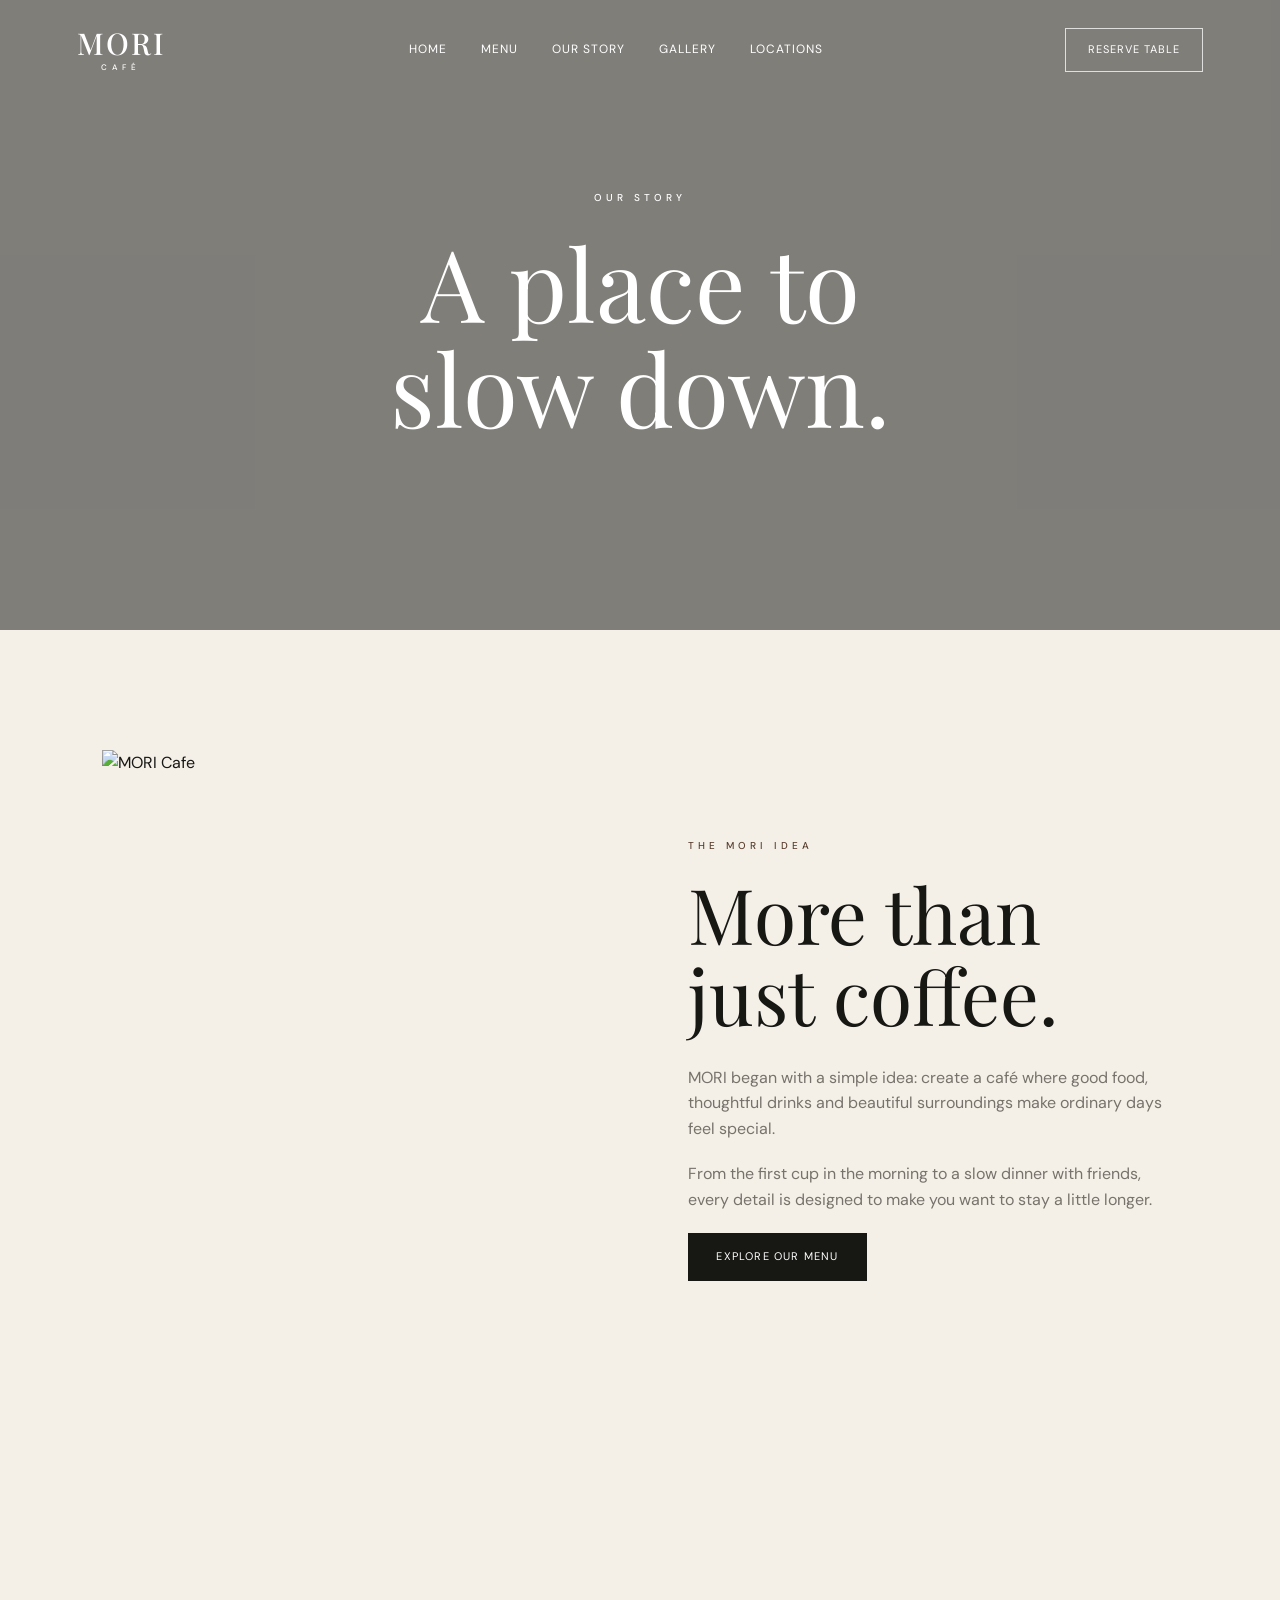
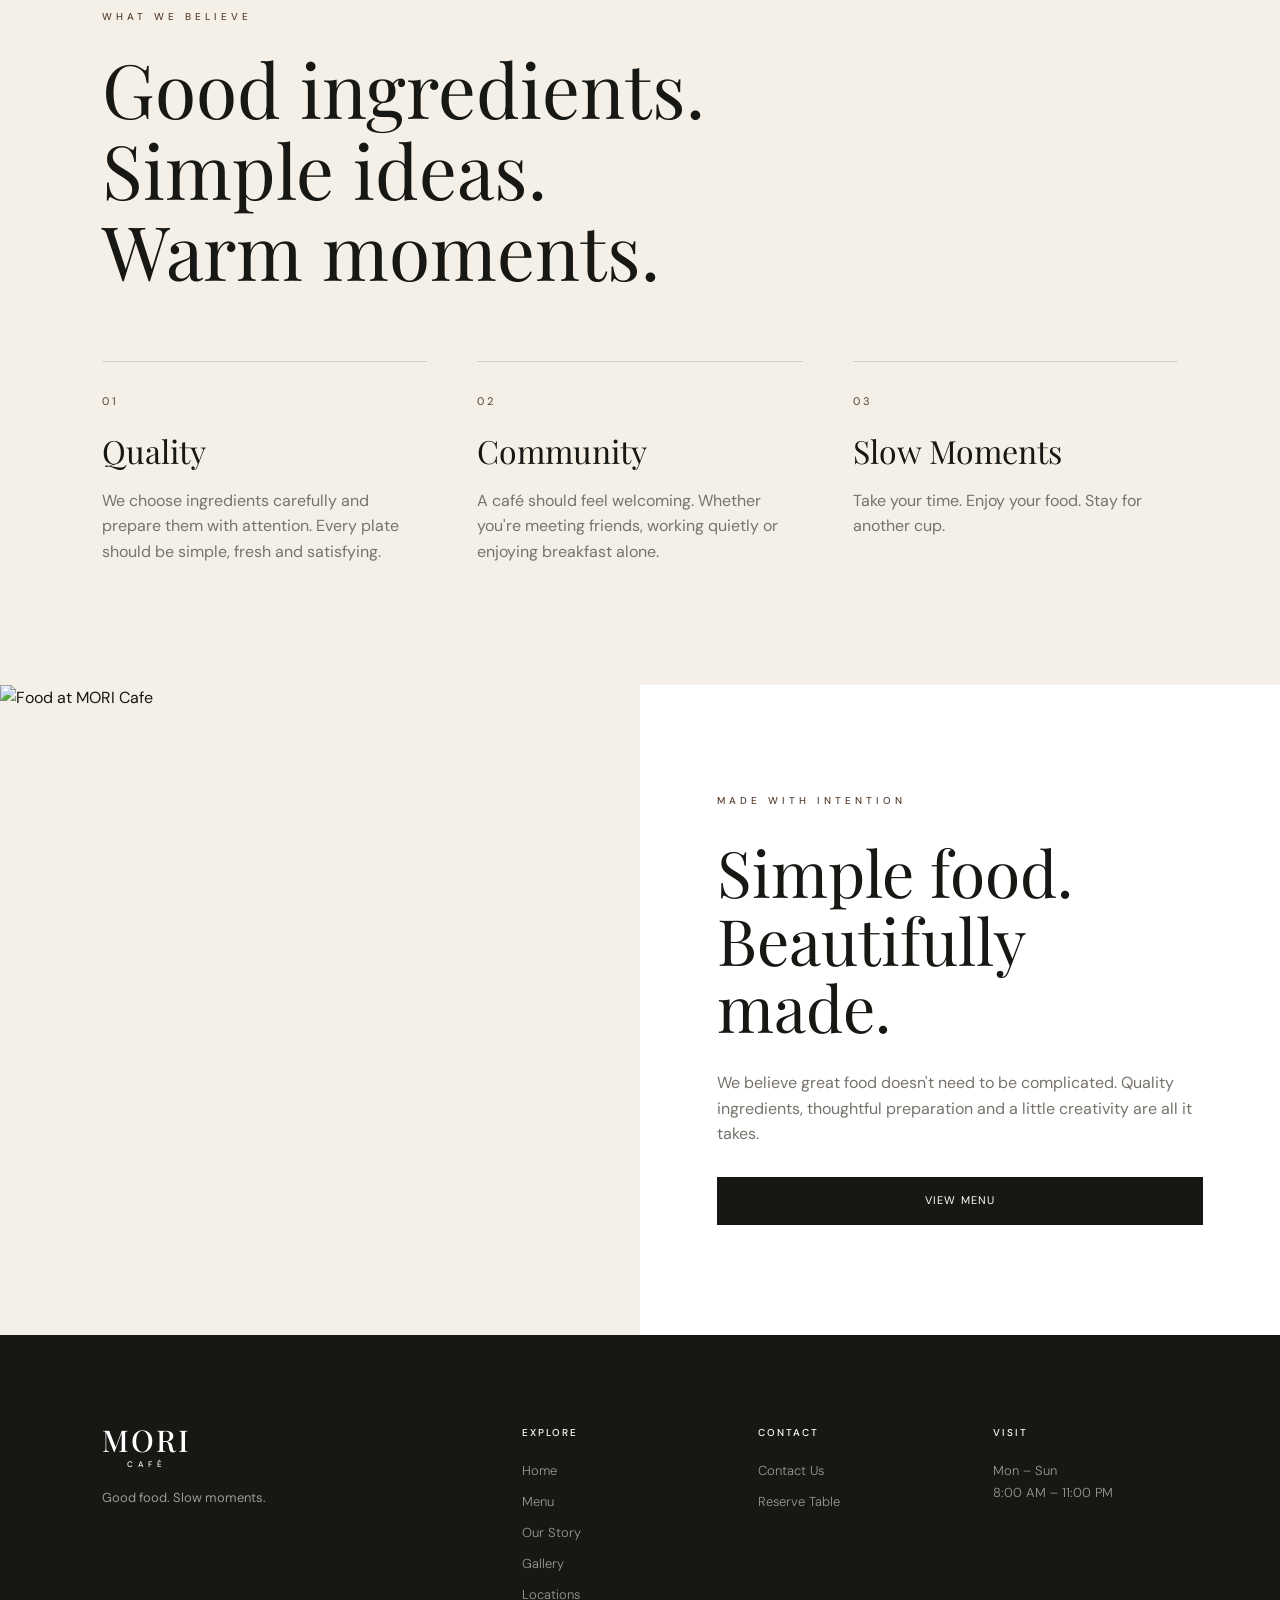
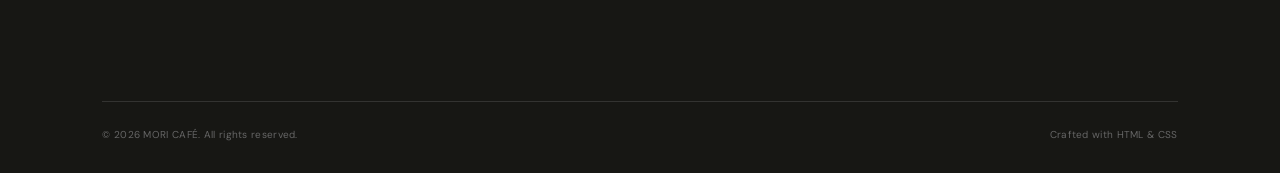
==== about.html @ 9ae4e8e7 "Add files via upload" ====
<!doctype html>
<html lang="en">
  <head>
    <meta charset="UTF-8" />

    <meta name="viewport" content="width=device-width, initial-scale=1.0" />

    <title>MORI CAFÉ | Our Story</title>

    <link rel="stylesheet" href="style.css" />
  </head>

  <body>
    <!-- ================= NAVBAR ================= -->

    <header class="navbar">
      <a href="index.html" class="logo">
        MORI
        <span>CAFÉ</span>
      </a>

      <nav>
        <a href="index.html">Home</a>

        <a href="menu.html">Menu</a>

        <a href="about.html">Our Story</a>

        <a href="gallery.html">Gallery</a>

        <a href="locations.html">Locations</a>
      </nav>

      <a href="contact.html" class="nav-button"> Reserve Table </a>
    </header>

    <!-- ================= HERO ================= -->

    <section class="about-hero">
      <div class="about-hero-overlay"></div>

      <div class="about-hero-content">
        <p class="eyebrow">OUR STORY</p>

        <h1>
          A place to<br />
          slow down.
        </h1>
      </div>
    </section>

    <!-- ================= STORY ================= -->

    <section class="about-story">
      <div class="about-image">
        <img src="cafe.jpeg" alt="MORI Cafe" />
      </div>

      <div class="about-content">
        <p class="eyebrow dark">THE MORI IDEA</p>

        <h2>
          More than<br />
          just coffee.
        </h2>

        <p>
          MORI began with a simple idea: create a café where good food,
          thoughtful drinks and beautiful surroundings make ordinary days feel
          special.
        </p>

        <p>
          From the first cup in the morning to a slow dinner with friends, every
          detail is designed to make you want to stay a little longer.
        </p>

        <a href="menu.html" class="dark-button"> Explore Our Menu </a>
      </div>
    </section>

    <!-- ================= VALUES ================= -->

    <section class="values-section">
      <div class="values-heading">
        <p class="eyebrow dark">WHAT WE BELIEVE</p>

        <h2>
          Good ingredients.<br />
          Simple ideas.<br />
          Warm moments.
        </h2>
      </div>

      <div class="values-grid">
        <!-- VALUE 01 -->

        <div class="value-card">
          <span>01</span>

          <h3>Quality</h3>

          <p>
            We choose ingredients carefully and prepare them with attention.
            Every plate should be simple, fresh and satisfying.
          </p>
        </div>

        <!-- VALUE 02 -->

        <div class="value-card">
          <span>02</span>

          <h3>Community</h3>

          <p>
            A café should feel welcoming. Whether you're meeting friends,
            working quietly or enjoying breakfast alone.
          </p>
        </div>

        <!-- VALUE 03 -->

        <div class="value-card">
          <span>03</span>

          <h3>Slow Moments</h3>

          <p>Take your time. Enjoy your food. Stay for another cup.</p>
        </div>
      </div>
    </section>

    <!-- ================= FEATURE ================= -->

    <section class="about-feature">
      <div class="about-feature-image">
        <img src="food.jpeg" alt="Food at MORI Cafe" />
      </div>

      <div class="about-feature-content">
        <p class="eyebrow dark">MADE WITH INTENTION</p>

        <h2>
          Simple food.<br />
          Beautifully made.
        </h2>

        <p>
          We believe great food doesn't need to be complicated. Quality
          ingredients, thoughtful preparation and a little creativity are all it
          takes.
        </p>

        <a href="menu.html" class="dark-button"> View Menu </a>
      </div>
    </section>

    <!-- ================= FOOTER ================= -->

    <footer class="footer">
      <div class="footer-brand">
        <div class="logo footer-logo">
          MORI

          <span> CAFÉ </span>
        </div>

        <p>Good food. Slow moments.</p>
      </div>

      <div class="footer-column">
        <h4>Explore</h4>

        <a href="index.html"> Home </a>

        <a href="menu.html"> Menu </a>

        <a href="about.html"> Our Story </a>

        <a href="gallery.html"> Gallery </a>

        <a href="locations.html"> Locations </a>
      </div>

      <div class="footer-column">
        <h4>Contact</h4>

        <a href="contact.html"> Contact Us </a>

        <a href="contact.html"> Reserve Table </a>
      </div>

      <div class="footer-column">
        <h4>Visit</h4>

        <p>
          Mon – Sun
          <br />
          8:00 AM – 11:00 PM
        </p>
      </div>

      <div class="footer-bottom">
        <p>© 2026 MORI CAFÉ. All rights reserved.</p>

        <p>Crafted with HTML & CSS</p>
      </div>
    </footer>
  </body>
</html>
---- style.css ----
/* =========================================================
   MORI CAFÉ
   Complete Website CSS
========================================================= */


/* =========================================================
   1. GOOGLE FONTS
========================================================= */

@import url('https://fonts.googleapis.com/css2?family=DM+Sans:wght@300;400;500;600&family=Playfair+Display:wght@400;500;600&display=swap');


/* =========================================================
   2. ROOT VARIABLES
========================================================= */

:root {

    --cream: #f4f0e8;
    --cream-dark: #e8e0d2;

    --dark: #171714;
    --dark-light: #24231f;

    --brown: #5a4030;
    --brown-light: #8b705b;

    --white: #ffffff;
    --gray: #77736c;
    --border: #d7d0c4;

    --heading-font: "Playfair Display", serif;
    --body-font: "DM Sans", sans-serif;
}


/* =========================================================
   3. RESET
========================================================= */

* {
    margin: 0;
    padding: 0;
    box-sizing: border-box;
}


html {
    scroll-behavior: smooth;
}


body {
    margin: 0;

    background: var(--cream);
    color: var(--dark);

    font-family: var(--body-font);

    font-size: 16px;

    line-height: 1.6;

    overflow-x: hidden;
}


img {
    width: 100%;

    display: block;
}


a {
    color: inherit;

    text-decoration: none;
}


button,
input,
textarea {
    font-family: inherit;
}


/* =========================================================
   4. NAVIGATION
========================================================= */

.navbar {

    position: absolute;

    top: 0;
    left: 0;

    width: 100%;

    padding: 28px 6%;

    display: flex;

    align-items: center;

    justify-content: space-between;

    gap: 30px;

    color: var(--white);

    z-index: 100;
}


/* LOGO */

.logo {

    display: inline-flex;

    flex-direction: column;

    align-items: center;

    justify-content: center;

    font-family: var(--heading-font);

    font-size: 30px;

    font-weight: 500;

    letter-spacing: 2px;

    line-height: 1;
}


.logo span {

    margin-top: 5px;

    font-family: var(--body-font);

    font-size: 8px;

    font-weight: 500;

    letter-spacing: 5px;

    line-height: 1;
}


/* NAV LINKS */

.navbar nav {

    display: flex;

    align-items: center;

    gap: 34px;
}


.navbar nav a {

    position: relative;

    font-size: 12px;

    font-weight: 400;

    letter-spacing: 1px;

    text-transform: uppercase;

    transition:
        opacity 0.3s ease,
        color 0.3s ease;
}


.navbar nav a::after {

    content: "";

    position: absolute;

    left: 0;

    bottom: -7px;

    width: 0;

    height: 1px;

    background: currentColor;

    transition: width 0.3s ease;
}


.navbar nav a:hover::after {

    width: 100%;
}


/* RESERVE BUTTON */

.nav-button {

    padding: 12px 22px;

    border: 1px solid rgba(255,255,255,0.75);

    font-size: 11px;

    letter-spacing: 1px;

    text-transform: uppercase;

    transition:
        background 0.3s ease,
        color 0.3s ease,
        border 0.3s ease;
}


.nav-button:hover {

    background: var(--white);

    border-color: var(--white);

    color: var(--dark);
}


/* =========================================================
   5. HERO
========================================================= */

.hero {

    position: relative;

    min-height: 100vh;

    width: 100%;

    display: flex;

    align-items: center;

    padding: 150px 8% 100px;

    color: var(--white);

    background-image: url("Images/hero.jpeg");

    background-size: cover;

    background-position: center center;

    background-repeat: no-repeat;

    overflow: hidden;
}


/* DARK OVERLAY */

.hero-overlay {

    position: absolute;

    inset: 0;

    background:
        linear-gradient(
            90deg,
            rgba(0,0,0,0.72) 0%,
            rgba(0,0,0,0.45) 45%,
            rgba(0,0,0,0.18) 100%
        );

    z-index: 1;
}


/* HERO CONTENT */

.hero-content {

    position: relative;

    z-index: 2;

    max-width: 780px;
}


.eyebrow {

    margin-bottom: 24px;

    font-size: 10px;

    font-weight: 500;

    letter-spacing: 4px;

    line-height: 1.4;
}


.hero h1 {

    margin-bottom: 30px;

    font-family: var(--heading-font);

    font-size: clamp(58px, 8vw, 108px);

    font-weight: 400;

    line-height: 0.94;

    letter-spacing: -2px;
}


.hero-description {

    max-width: 490px;

    margin-bottom: 38px;

    color: rgba(255,255,255,0.86);

    font-size: 15px;

    font-weight: 300;

    line-height: 1.8;
}


/* HERO BUTTONS */

.hero-buttons {

    display: flex;

    align-items: center;

    flex-wrap: wrap;

    gap: 14px;
}


.primary-button {

    display: inline-flex;

    align-items: center;

    justify-content: center;

    min-height: 48px;

    padding: 0 28px;

    background: var(--white);

    color: var(--dark);

    font-size: 11px;

    letter-spacing: 1.2px;

    text-transform: uppercase;

    transition:
        transform 0.3s ease,
        background 0.3s ease;
}


.primary-button:hover {

    background: var(--cream);

    transform: translateY(-3px);
}


.secondary-button {

    display: inline-flex;

    align-items: center;

    justify-content: center;

    min-height: 48px;

    padding: 0 28px;

    border: 1px solid rgba(255,255,255,0.75);

    color: var(--white);

    font-size: 11px;

    letter-spacing: 1.2px;

    text-transform: uppercase;

    transition:
        background 0.3s ease,
        color 0.3s ease,
        transform 0.3s ease;
}


.secondary-button:hover {

    background: var(--white);

    color: var(--dark);

    transform: translateY(-3px);
}


/* SCROLL INDICATOR */

.scroll-text {

    position: absolute;

    right: 6%;

    bottom: 35px;

    z-index: 2;

    color: rgba(255,255,255,0.8);

    font-size: 9px;

    letter-spacing: 3px;
}


/* =========================================================
   6. COMMON SECTION
========================================================= */

.section {

    padding: 130px 8%;
}


.eyebrow.dark {

    color: var(--brown);
}


/* =========================================================
   7. INTRO / ABOUT PREVIEW
========================================================= */

.intro {

    display: grid;

    grid-template-columns: minmax(0, 1.1fr) minmax(0, 0.9fr);

    align-items: center;

    gap: 90px;
}


.intro-image {

    overflow: hidden;
}


.intro-image img {

    width: 100%;

    height: 650px;

    object-fit: cover;

    transition: transform 0.8s ease;
}


.intro-image:hover img {

    transform: scale(1.03);
}


.intro-content {

    max-width: 500px;
}


.intro-content h2,
.section-heading h2,
.featured-content h2,
.location-content h2 {

    margin-bottom: 30px;

    font-family: var(--heading-font);

    font-size: clamp(48px, 5vw, 76px);

    font-weight: 400;

    line-height: 0.98;

    letter-spacing: -1.5px;
}


.intro-content > p:not(.eyebrow) {

    margin-bottom: 30px;

    color: var(--gray);

    font-size: 15px;

    line-height: 1.9;
}


/* TEXT LINK */

.text-link {

    position: relative;

    display: inline-block;

    padding-bottom: 5px;

    font-size: 12px;

    letter-spacing: 1px;

    text-transform: uppercase;
}


.text-link::after {

    content: "";

    position: absolute;

    left: 0;

    bottom: 0;

    width: 100%;

    height: 1px;

    background: var(--dark);

    transform-origin: left;

    transition: transform 0.3s ease;
}


.text-link:hover::after {

    transform: scaleX(0.4);
}


/* =========================================================
   8. CATEGORIES
========================================================= */

.categories {

    padding-top: 40px;
}


.section-heading {

    margin-bottom: 55px;
}


.category-grid {

    display: grid;

    grid-template-columns: repeat(3, minmax(0, 1fr));

    gap: 20px;
}


/* CATEGORY CARD */

.category-card {

    position: relative;

    height: 560px;

    display: block;

    overflow: hidden;

    color: var(--white);
}


.category-card img {

    width: 100%;

    height: 100%;

    object-fit: cover;

    transition: transform 0.9s cubic-bezier(0.2, 0.7, 0.2, 1);
}


.category-card:hover img {

    transform: scale(1.07);
}


/* CARD OVERLAY */

.category-overlay {

    position: absolute;

    inset: 0;

    background:
        linear-gradient(
            to bottom,
            rgba(0,0,0,0.05) 20%,
            rgba(0,0,0,0.75) 100%
        );

    transition: background 0.4s ease;
}


.category-card:hover .category-overlay {

    background:
        linear-gradient(
            to bottom,
            rgba(0,0,0,0.10) 10%,
            rgba(0,0,0,0.82) 100%
        );
}


/* CARD CONTENT */

.category-content {

    position: absolute;

    left: 35px;

    right: 35px;

    bottom: 35px;

    z-index: 2;
}


.category-content span {

    display: block;

    margin-bottom: 8px;

    font-size: 10px;

    letter-spacing: 3px;

    opacity: 0.75;
}


.category-content h3 {

    margin-bottom: 2px;

    font-family: var(--heading-font);

    font-size: 42px;

    font-weight: 400;

    line-height: 1;
}


.category-content p {

    color: rgba(255,255,255,0.75);

    font-size: 12px;

    letter-spacing: 0.5px;
}


/* =========================================================
   9. FEATURED SECTION
========================================================= */

.featured {

    display: grid;

    grid-template-columns: minmax(0, 1fr) minmax(0, 1fr);

    background: var(--cream-dark);
}


.featured-image {

    min-height: 650px;

    overflow: hidden;
}


.featured-image img {

    width: 100%;

    height: 100%;

    object-fit: cover;

    transition: transform 0.8s ease;
}


.featured-image:hover img {

    transform: scale(1.03);
}


.featured-content {

    display: flex;

    flex-direction: column;

    align-items: flex-start;

    justify-content: center;

    padding: 10%;
}


.featured-content > p:not(.eyebrow) {

    max-width: 450px;

    margin-bottom: 35px;

    color: var(--gray);

    font-size: 15px;

    line-height: 1.9;
}


/* DARK BUTTON */

.dark-button {

    display: inline-flex;

    align-items: center;

    justify-content: center;

    min-height: 48px;

    padding: 0 28px;

    background: var(--dark);

    color: var(--white);

    font-size: 11px;

    letter-spacing: 1.2px;

    text-transform: uppercase;

    transition:
        opacity 0.3s ease,
        transform 0.3s ease;
}


.dark-button:hover {

    opacity: 0.85;

    transform: translateY(-3px);
}


/* =========================================================
   10. EXPERIENCE
========================================================= */

.experience {

    position: relative;

    min-height: 700px;

    display: flex;

    align-items: center;

    justify-content: center;

    padding: 100px 8%;

    text-align: center;

    color: var(--white);

    background-image: url("../images/cafe.jpg");

    background-size: cover;

    background-position: center;

    background-repeat: no-repeat;
}


.experience-overlay {

    position: absolute;

    inset: 0;

    background:
        rgba(0,0,0,0.48);
}


.experience-content {

    position: relative;

    z-index: 2;

    max-width: 900px;
}


.experience h2 {

    margin-bottom: 40px;

    font-family: var(--heading-font);

    font-size: clamp(50px, 7vw, 92px);

    font-weight: 400;

    line-height: 0.98;

    letter-spacing: -2px;
}


/* =========================================================
   11. LOCATION
========================================================= */

.location {

    display: grid;

    grid-template-columns: minmax(0, 0.8fr) minmax(0, 1.2fr);

    align-items: center;

    gap: 80px;
}


.location-content {

    max-width: 500px;
}


.location-content > p:not(.eyebrow) {

    max-width: 400px;

    margin-bottom: 35px;

    color: var(--gray);

    font-size: 15px;

    line-height: 1.9;
}


.location-image {

    overflow: hidden;
}


.location-image img {

    width: 100%;

    height: 600px;

    object-fit: cover;

    transition: transform 0.8s ease;
}


.location-image:hover img {

    transform: scale(1.03);
}


/* =========================================================
   12. FOOTER
========================================================= */

.footer {

    position: relative;

    display: grid;

    grid-template-columns: 2fr 1fr 1fr 1fr;

    gap: 50px;

    padding: 90px 8% 30px;

    background: var(--dark);

    color: var(--white);
}


/* FOOTER BRAND */

.footer-brand {

    padding-right: 40px;
}


.footer-logo {

    margin-bottom: 20px;
}


.footer-brand > p {

    color: #999;

    font-size: 13px;
}


/* FOOTER COLUMNS */

.footer-column {

    display: flex;

    flex-direction: column;

    align-items: flex-start;

    gap: 9px;
}


.footer-column h4 {

    margin-bottom: 10px;

    font-size: 10px;

    font-weight: 500;

    letter-spacing: 2px;

    text-transform: uppercase;
}


.footer-column a,
.footer-column p {

    color: #999;

    font-size: 13px;

    font-weight: 300;

    line-height: 1.7;

    transition: color 0.3s ease;
}


.footer-column a:hover {

    color: var(--white);
}


/* FOOTER BOTTOM */

.footer-bottom {

    grid-column: 1 / -1;

    display: flex;

    align-items: center;

    justify-content: space-between;

    gap: 20px;

    margin-top: 45px;

    padding-top: 25px;

    border-top: 1px solid rgba(255,255,255,0.12);

    color: #666;

    font-size: 10px;

    letter-spacing: 0.3px;
}


/* =========================================================
   13. TABLET
========================================================= */

@media (max-width: 1000px) {

    .navbar {

        padding: 25px 5%;
    }


    .navbar nav {

        gap: 20px;
    }


    .navbar nav a {

        font-size: 10px;
    }


    .nav-button {

        padding: 10px 16px;

        font-size: 10px;
    }


    .hero {

        padding-left: 6%;

        padding-right: 6%;
    }


    .section {

        padding: 100px 6%;
    }


    .intro {

        gap: 50px;
    }


    .intro-image img {

        height: 550px;
    }


    .category-card {

        height: 480px;
    }


    .featured-content {

        padding: 8%;
    }


    .location {

        gap: 50px;
    }


    .location-image img {

        height: 520px;
    }


    .footer {

        padding-left: 6%;

        padding-right: 6%;
    }

}


/* =========================================================
   14. MOBILE
========================================================= */

@media (max-width: 768px) {

    /* NAVBAR */

    .navbar {

        padding: 22px 5%;
    }


    .navbar nav {

        display: none;
    }


    .nav-button {

        padding: 10px 14px;
    }


    /* HERO */

    .hero {

        min-height: 90vh;

        padding: 130px 6% 90px;

        background-position: center;
    }


    .hero-overlay {

        background:
            linear-gradient(
                90deg,
                rgba(0,0,0,0.72),
                rgba(0,0,0,0.40)
            );
    }


    .hero h1 {

        font-size: clamp(52px, 15vw, 75px);

        letter-spacing: -1px;
    }


    .hero-description {

        max-width: 400px;

        font-size: 14px;
    }


    .hero-buttons {

        align-items: flex-start;

        flex-direction: column;
    }


    .scroll-text {

        display: none;
    }


    /* COMMON SECTION */

    .section {

        padding: 80px 6%;
    }


    /* INTRO */

    .intro {

        grid-template-columns: 1fr;

        gap: 45px;
    }


    .intro-image img {

        height: 450px;
    }


    .intro-content h2,
    .section-heading h2,
    .featured-content h2,
    .location-content h2 {

        font-size: 52px;
    }


    /* CATEGORIES */

    .categories {

        padding-top: 10px;
    }


    .category-grid {

        grid-template-columns: 1fr;

        gap: 15px;
    }


    .category-card {

        height: 480px;
    }


    /* FEATURED */

    .featured {

        grid-template-columns: 1fr;
    }


    .featured-image {

        min-height: 450px;
    }


    .featured-content {

        padding: 80px 6%;
    }


    /* EXPERIENCE */

    .experience {

        min-height: 550px;

        padding: 80px 6%;
    }


    .experience h2 {

        font-size: 52px;
    }


    /* LOCATION */

    .location {

        grid-template-columns: 1fr;

        gap: 45px;
    }


    .location-image img {

        height: 450px;
    }


    /* FOOTER */

    .footer {

        grid-template-columns: 1fr 1fr;

        padding: 70px 6% 30px;

        gap: 45px 30px;
    }


    .footer-brand {

        grid-column: 1 / -1;
    }


    .footer-bottom {

        flex-direction: column;

        align-items: flex-start;

        gap: 8px;
    }

}


/* =========================================================
   15. SMALL MOBILE
========================================================= */

@media (max-width: 480px) {

    .logo {

        font-size: 25px;
    }


    .logo span {

        font-size: 7px;

        letter-spacing: 4px;
    }


    .nav-button {

        padding: 9px 11px;

        font-size: 9px;
    }


    .hero {

        min-height: 85vh;
    }


    .hero h1 {

        font-size: 50px;
    }


    .hero-description {

        font-size: 13px;

        line-height: 1.7;
    }


    .primary-button,
    .secondary-button,
    .dark-button {

        min-height: 45px;

        padding: 0 22px;

        font-size: 10px;
    }


    .intro-image img {

        height: 360px;
    }


    .intro-content h2,
    .section-heading h2,
    .featured-content h2,
    .location-content h2 {

        font-size: 46px;
    }


    .category-card {

        height: 400px;
    }


    .category-content {

        left: 25px;

        bottom: 25px;
    }


    .category-content h3 {

        font-size: 36px;
    }


    .featured-image {

        min-height: 360px;
    }


    .experience {

        min-height: 500px;
    }


    .experience h2 {

        font-size: 46px;
    }


    .location-image img {

        height: 360px;
    }


    .footer {

        grid-template-columns: 1fr;

        padding-top: 60px;
    }


    .footer-brand {

        grid-column: auto;
    }

}




/* =========================================
   ABOUT PAGE
========================================= */

.about-hero {
    min-height: 70vh;

    background-image: url("cafe.jpeg");
    background-size: cover;
    background-position: center;

    position: relative;

    display: flex;
    align-items: center;
    justify-content: center;

    text-align: center;

    color: white;
}


.about-hero-overlay {
    position: absolute;

    inset: 0;

    background: rgba(0, 0, 0, 0.48);
}


.about-hero-content {
    position: relative;

    z-index: 2;
}


.about-hero-content h1 {
    font-family: var(--heading-font);

    font-size: clamp(55px, 8vw, 100px);

    font-weight: 400;

    line-height: 1.05;
}



/* =========================================
   STORY
========================================= */

.about-story {

    padding: 120px 8%;

    display: grid;

    grid-template-columns: 1fr 1fr;

    gap: 9%;

    align-items: center;

}


.about-image img {

    width: 100%;

    height: 620px;

    object-fit: cover;

}


.about-content h2 {

    font-family: var(--heading-font);

    font-size: clamp(50px, 6vw, 78px);

    font-weight: 400;

    line-height: 1.05;

    margin-bottom: 30px;

}


.about-content p {

    max-width: 550px;

    color: var(--gray);

    margin-bottom: 20px;

}



/* =========================================
   VALUES
========================================= */

.values-section {

    background: var(--cream);

    padding: 120px 8%;

}


.values-heading {

    margin-bottom: 70px;

}


.values-heading h2 {

    font-family: var(--heading-font);

    font-size: clamp(48px, 6vw, 75px);

    font-weight: 400;

    line-height: 1.08;

}


.values-grid {

    display: grid;

    grid-template-columns: repeat(3, 1fr);

    gap: 50px;

}


.value-card {

    border-top: 1px solid var(--border);

    padding-top: 25px;

}


.value-card span {

    color: var(--brown);

    font-size: 11px;

    letter-spacing: 3px;

}


.value-card h3 {

    font-family: var(--heading-font);

    font-size: 32px;

    font-weight: 400;

    margin: 12px 0;

}


.value-card p {

    color: var(--gray);

    max-width: 350px;

}



/* =========================================
   FEATURE
========================================= */

.about-feature {

    display: grid;

    grid-template-columns: 1fr 1fr;

    min-height: 650px;

}


.about-feature-image img {

    width: 100%;

    height: 100%;

    min-height: 650px;

    object-fit: cover;

}


.about-feature-content {

    padding: 100px 12%;

    display: flex;

    flex-direction: column;

    justify-content: center;

    background: var(--white);

}


.about-feature-content h2 {

    font-family: var(--heading-font);

    font-size: clamp(45px, 5vw, 70px);

    font-weight: 400;

    line-height: 1.05;

    margin-bottom: 30px;

}


.about-feature-content p {

    color: var(--gray);

    max-width: 480px;

    margin-bottom: 30px;

}



/* =========================================
   ABOUT RESPONSIVE
========================================= */

@media (max-width: 800px) {

    .about-story {

        grid-template-columns: 1fr;

        padding: 80px 6%;

    }


    .about-image img {

        height: 450px;

    }


    .values-section {

        padding: 80px 6%;

    }


    .values-grid {

        grid-template-columns: 1fr;

        gap: 40px;

    }


    .about-feature {

        grid-template-columns: 1fr;

    }


    .about-feature-image img {

        min-height: 450px;

        height: 450px;

    }


    .about-feature-content {

        padding: 80px 6%;

    }

}


/* =========================================
   ABOUT PAGE
========================================= */

.about-hero {
    min-height: 70vh;

    background-image: url("cafe.jpeg");
    background-size: cover;
    background-position: center;

    position: relative;

    display: flex;
    align-items: center;
    justify-content: center;

    text-align: center;

    color: white;
}


.about-hero-overlay {
    position: absolute;

    inset: 0;

    background: rgba(0, 0, 0, 0.48);
}


.about-hero-content {
    position: relative;

    z-index: 2;
}


.about-hero-content h1 {
    font-family: var(--heading-font);

    font-size: clamp(55px, 8vw, 100px);

    font-weight: 400;

    line-height: 1.05;
}



/* =========================================
   STORY
========================================= */

.about-story {

    padding: 120px 8%;

    display: grid;

    grid-template-columns: 1fr 1fr;

    gap: 9%;

    align-items: center;

}


.about-image img {

    width: 100%;

    height: 620px;

    object-fit: cover;

}


.about-content h2 {

    font-family: var(--heading-font);

    font-size: clamp(50px, 6vw, 78px);

    font-weight: 400;

    line-height: 1.05;

    margin-bottom: 30px;

}


.about-content p {

    max-width: 550px;

    color: var(--gray);

    margin-bottom: 20px;

}



/* =========================================
   VALUES
========================================= */

.values-section {

    background: var(--cream);

    padding: 120px 8%;

}


.values-heading {

    margin-bottom: 70px;

}


.values-heading h2 {

    font-family: var(--heading-font);

    font-size: clamp(48px, 6vw, 75px);

    font-weight: 400;

    line-height: 1.08;

}


.values-grid {

    display: grid;

    grid-template-columns: repeat(3, 1fr);

    gap: 50px;

}


.value-card {

    border-top: 1px solid var(--border);

    padding-top: 25px;

}


.value-card span {

    color: var(--brown);

    font-size: 11px;

    letter-spacing: 3px;

}


.value-card h3 {

    font-family: var(--heading-font);

    font-size: 32px;

    font-weight: 400;

    margin: 12px 0;

}


.value-card p {

    color: var(--gray);

    max-width: 350px;

}



/* =========================================
   FEATURE
========================================= */

.about-feature {

    display: grid;

    grid-template-columns: 1fr 1fr;

    min-height: 650px;

}


.about-feature-image img {

    width: 100%;

    height: 100%;

    min-height: 650px;

    object-fit: cover;

}


.about-feature-content {

    padding: 100px 12%;

    display: flex;

    flex-direction: column;

    justify-content: center;

    background: var(--white);

}


.about-feature-content h2 {

    font-family: var(--heading-font);

    font-size: clamp(45px, 5vw, 70px);

    font-weight: 400;

    line-height: 1.05;

    margin-bottom: 30px;

}


.about-feature-content p {

    color: var(--gray);

    max-width: 480px;

    margin-bottom: 30px;

}



/* =========================================
   ABOUT RESPONSIVE
========================================= */

@media (max-width: 800px) {

    .about-story {

        grid-template-columns: 1fr;

        padding: 80px 6%;

    }


    .about-image img {

        height: 450px;

    }


    .values-section {

        padding: 80px 6%;

    }


    .values-grid {

        grid-template-columns: 1fr;

        gap: 40px;

    }


    .about-feature {

        grid-template-columns: 1fr;

    }


    .about-feature-image img {

        min-height: 450px;

        height: 450px;

    }


    .about-feature-content {

        padding: 80px 6%;

    }

}



/* =========================================
   RESERVE TABLE PAGE
========================================= */


/* ---------- HERO ---------- */

.reserve-hero {

    min-height: 65vh;

    background-image: url("hero.jpeg");

    background-size: cover;

    background-position: center;

    position: relative;

    display: flex;

    align-items: center;

    justify-content: center;

    text-align: center;

    color: white;

}


.reserve-overlay {

    position: absolute;

    inset: 0;

    background: rgba(0, 0, 0, 0.5);

}


.reserve-hero-content {

    position: relative;

    z-index: 2;

}


.reserve-hero-content h1 {

    font-family: var(--heading-font);

    font-size: clamp(55px, 8vw, 100px);

    font-weight: 400;

    line-height: 1.05;

}









/* =========================================
   RESERVATION SECTION
========================================= */

.reservation-section {

    padding: 120px 8%;

    display: grid;

    grid-template-columns: 0.9fr 1.1fr;

    gap: 10%;

    align-items: start;

}


.reservation-info h2 {

    font-family: var(--heading-font);

    font-size: clamp(50px, 6vw, 78px);

    font-weight: 400;

    line-height: 1.05;

    margin-bottom: 30px;

}


.reservation-text {

    color: var(--gray);

    max-width: 480px;

    margin-bottom: 45px;

}


.contact-details {

    display: grid;

    gap: 28px;

}


.contact-details h4 {

    font-size: 10px;

    letter-spacing: 2px;

    margin-bottom: 5px;

}


.contact-details p {

    color: var(--gray);

    font-size: 13px;

}



/* =========================================
   FORM BOX
========================================= */

.reservation-box {

    background: var(--cream);

    padding: 50px;

}


.form-group {

    margin-bottom: 24px;

}


.form-group label {

    display: block;

    font-size: 10px;

    letter-spacing: 1.5px;

    text-transform: uppercase;

    margin-bottom: 8px;

}


.form-group input,
.form-group select,
.form-group textarea {

    width: 100%;

    border: 1px solid var(--border);

    background: var(--white);

    padding: 15px;

    font-family: var(--body-font);

    font-size: 13px;

    color: var(--dark);

    outline: none;

}


.form-group textarea {

    resize: vertical;

}


.form-group input:focus,
.form-group select:focus,
.form-group textarea:focus {

    border-color: var(--brown);

}



/* ---------- DATE + TIME ---------- */

.form-row {

    display: grid;

    grid-template-columns: 1fr 1fr;

    gap: 20px;

}



/* ---------- SUBMIT BUTTON ---------- */

.reserve-submit {

    width: 100%;

    padding: 17px 20px;

    border: none;

    background: var(--dark);

    color: white;

    font-family: var(--body-font);

    font-size: 11px;

    letter-spacing: 2px;

    text-transform: uppercase;

    cursor: pointer;

    transition: 0.25s;

}


.reserve-submit:hover {

    opacity: 0.8;

    transform: translateY(-2px);

}



/* =========================================
   BOTTOM CTA
========================================= */

.reserve-cta {

    min-height: 550px;

    background-image: url("cafe.jpeg");

    background-size: cover;

    background-position: center;

    position: relative;

    display: flex;

    align-items: center;

    justify-content: center;

    text-align: center;

    color: white;

}


.reserve-cta-overlay {

    position: absolute;

    inset: 0;

    background: rgba(0, 0, 0, 0.55);

}


.reserve-cta-content {

    position: relative;

    z-index: 2;

}


.reserve-cta-content h2 {

    font-family: var(--heading-font);

    font-size: clamp(48px, 6vw, 75px);

    font-weight: 400;

    line-height: 1.05;

    margin-bottom: 35px;

}


.reserve-cta .secondary-button {

    border: 1px solid white;

}



/* =========================================
   MOBILE
========================================= */

@media (max-width: 800px) {

    .reservation-section {

        grid-template-columns: 1fr;

        padding: 80px 6%;

        gap: 60px;

    }


    .reservation-box {

        padding: 30px;

    }


    .form-row {

        grid-template-columns: 1fr;

        gap: 0;

    }


    .reserve-cta {

        min-height: 450px;

    }

}


@media (max-width: 500px) {

    .reservation-box {

        padding: 22px;

    }


    .reservation-section {

        padding: 70px 5%;

    }

}








/* =========================================
   GALLERY PAGE
========================================= */


/* ---------- HERO ---------- */

.gallery-hero {

    min-height: 65vh;

    background-image: url("hero.jpeg");

    background-size: cover;

    background-position: center;

    position: relative;

    display: flex;

    align-items: center;

    justify-content: center;

    text-align: center;

    color: white;

}


.gallery-hero-overlay {

    position: absolute;

    inset: 0;

    background: rgba(0, 0, 0, 0.48);

}


.gallery-hero-content {

    position: relative;

    z-index: 2;

}


.gallery-hero-content h1 {

    font-family: var(--heading-font);

    font-size: clamp(60px, 9vw, 110px);

    font-weight: 400;

    line-height: 1;

}



/* ---------- INTRO ---------- */

.gallery-intro {

    padding: 120px 8% 80px;

    max-width: 1000px;

}


.gallery-intro h2 {

    font-family: var(--heading-font);

    font-size: clamp(50px, 7vw, 85px);

    font-weight: 400;

    line-height: 1.05;

    margin-bottom: 30px;

}


.gallery-description {

    color: var(--gray);

    max-width: 550px;

    font-size: 15px;

}



/* ---------- GALLERY GRID ---------- */

.gallery {

    padding: 20px 7% 120px;

    display: grid;

    grid-template-columns: repeat(2, 1fr);

    gap: 25px;

}


.gallery-item {

    position: relative;

    overflow: hidden;

    height: 500px;

    cursor: pointer;

}


.gallery-item.large {

    height: 650px;

}


.gallery-item img {

    width: 100%;

    height: 100%;

    object-fit: cover;

    transition: transform 0.6s ease;

}


/* IMAGE HOVER */

.gallery-item:hover img {

    transform: scale(1.05);

}



/* ---------- IMAGE OVERLAY ---------- */

.gallery-item::after {

    content: "";

    position: absolute;

    inset: 0;

    background: linear-gradient(
        to top,
        rgba(0,0,0,0.65),
        transparent 55%
    );

    pointer-events: none;

}



/* ---------- IMAGE CAPTION ---------- */

.gallery-caption {

    position: absolute;

    bottom: 30px;

    left: 30px;

    z-index: 2;

    color: white;

}


.gallery-caption span {

    font-size: 10px;

    letter-spacing: 3px;

    opacity: 0.8;

}


.gallery-caption h3 {

    font-family: var(--heading-font);

    font-size: 32px;

    font-weight: 400;

    margin-top: 5px;

}



/* ---------- CTA ---------- */

.gallery-cta {

    min-height: 550px;

    padding: 100px 7%;

    background-image: url("cafe.jpeg");

    background-size: cover;

    background-position: center;

    color: white;

    position: relative;

    display: flex;

    flex-direction: column;

    align-items: center;

    justify-content: center;

    text-align: center;

}


.gallery-cta::before {

    content: "";

    position: absolute;

    inset: 0;

    background: rgba(0,0,0,0.52);

}


.gallery-cta > * {

    position: relative;

    z-index: 2;

}


.gallery-cta h2 {

    font-family: var(--heading-font);

    font-size: clamp(45px, 6vw, 75px);

    font-weight: 400;

    line-height: 1.08;

    margin-bottom: 35px;

}


.gallery-cta .secondary-button {

    border: 1px solid white;

    color: white;

}



/* =========================================
   GALLERY RESPONSIVE
========================================= */

@media (max-width: 800px) {


    .gallery-intro {

        padding: 80px 6% 50px;

    }


    .gallery {

        padding: 20px 6% 80px;

        grid-template-columns: 1fr;

    }


    .gallery-item,
    .gallery-item.large {

        height: 450px;

    }


    .gallery-cta {

        min-height: 450px;

        padding: 80px 6%;

    }

}


@media (max-width: 500px) {


    .gallery-item,
    .gallery-item.large {

        height: 350px;

    }


    .gallery-caption {

        left: 20px;

        bottom: 20px;

    }


    .gallery-caption h3 {

        font-size: 26px;

    }

}
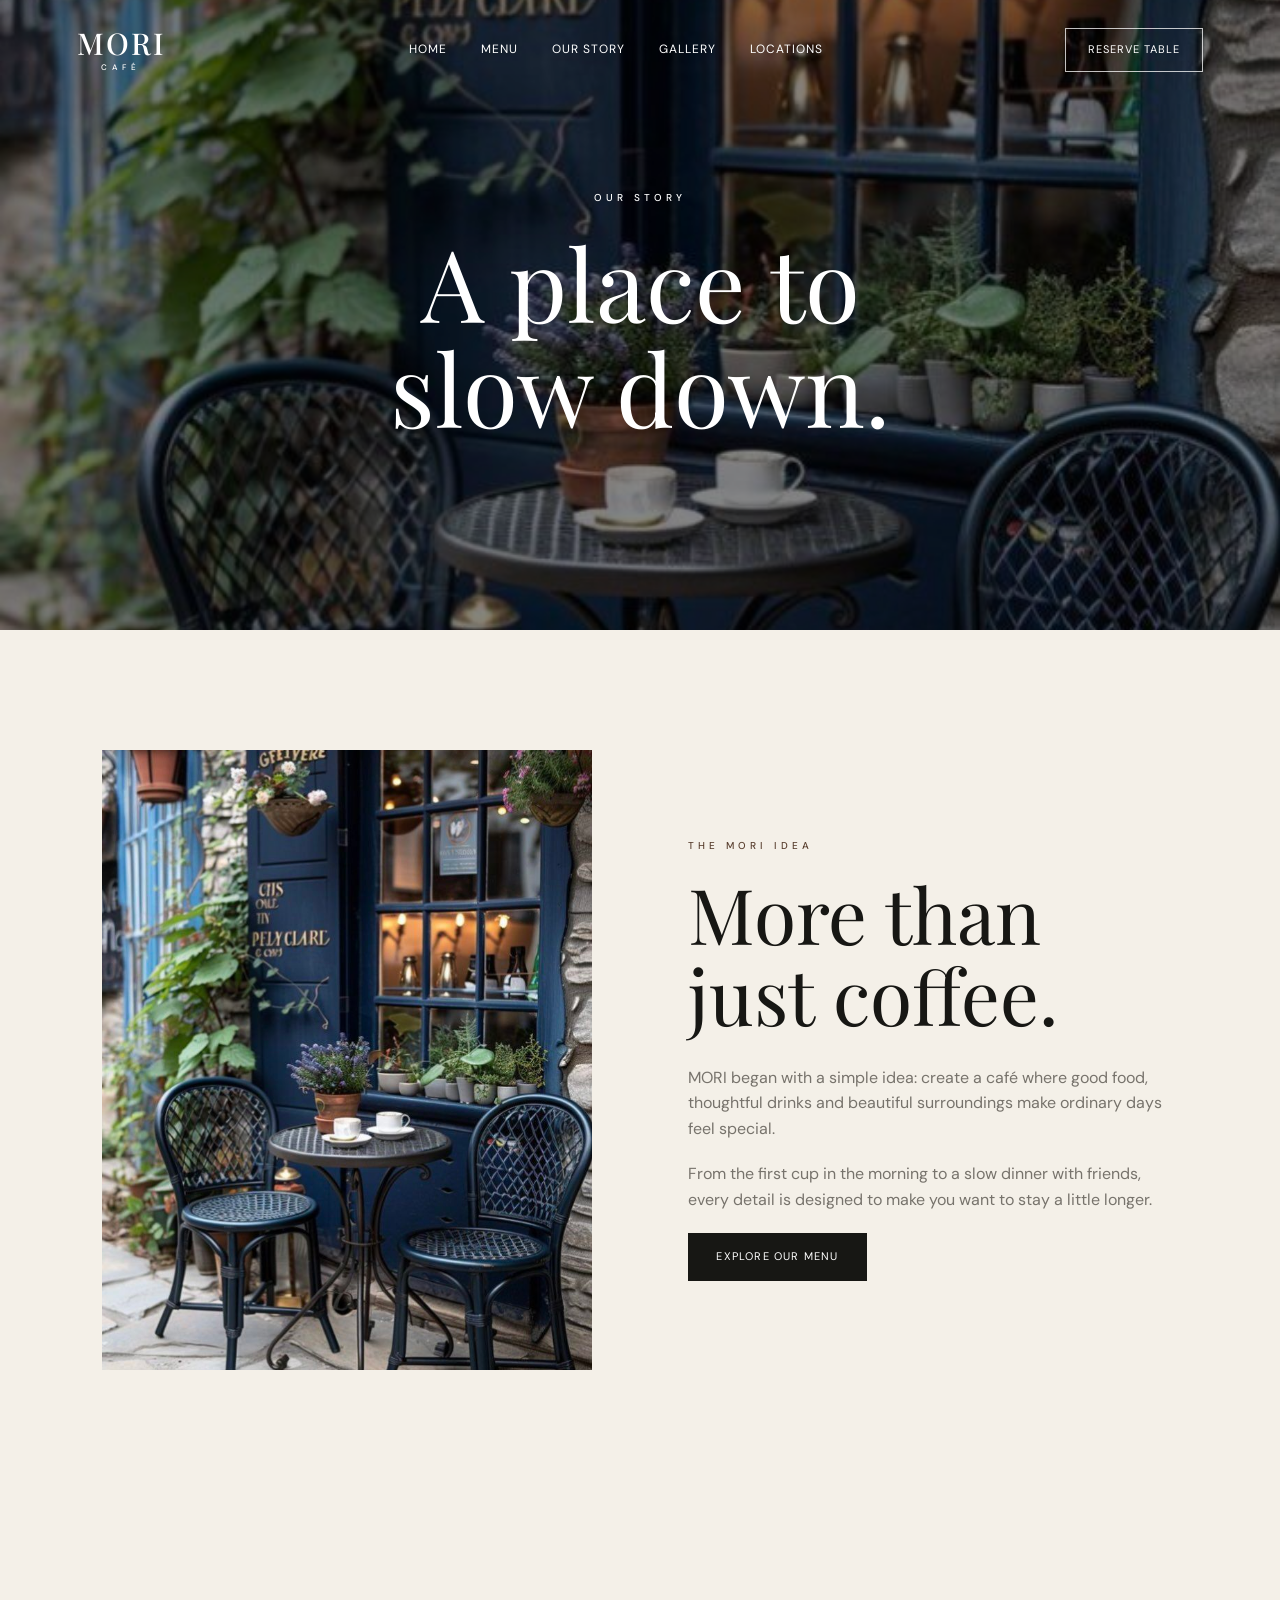
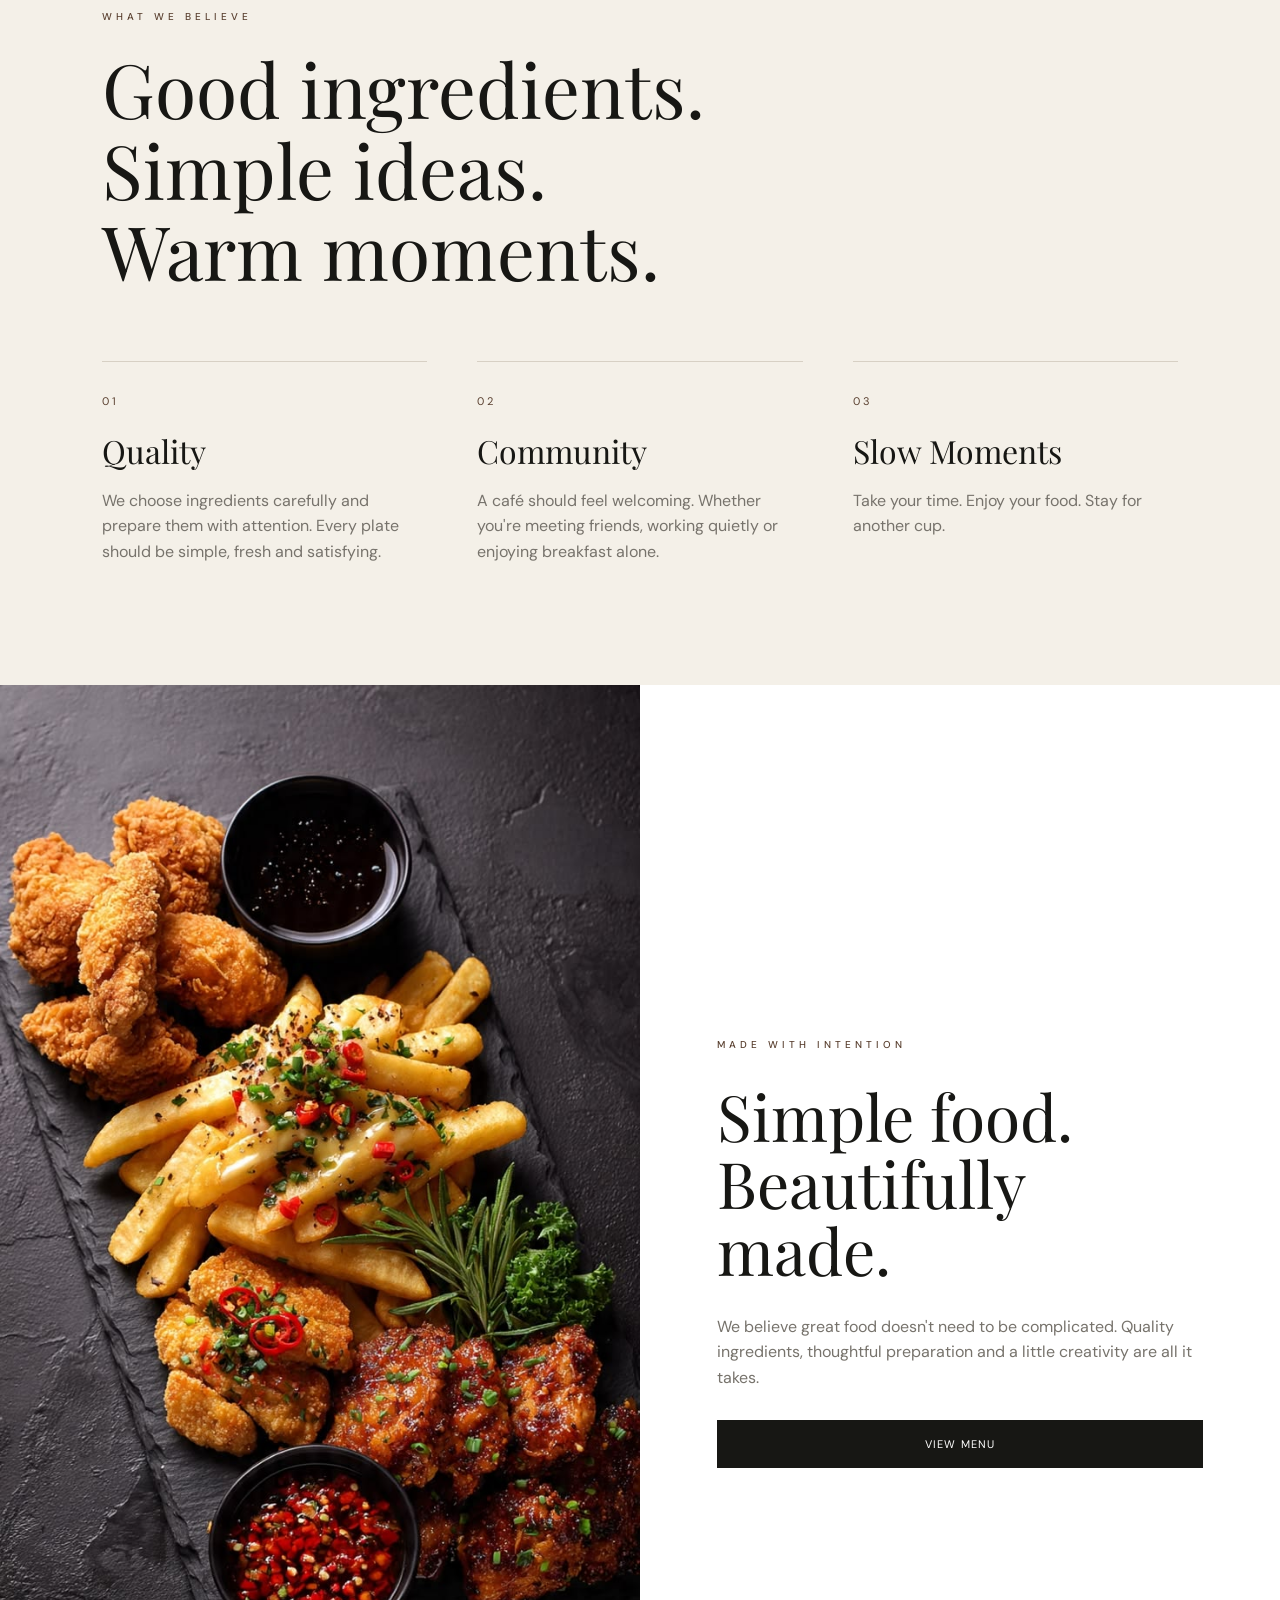
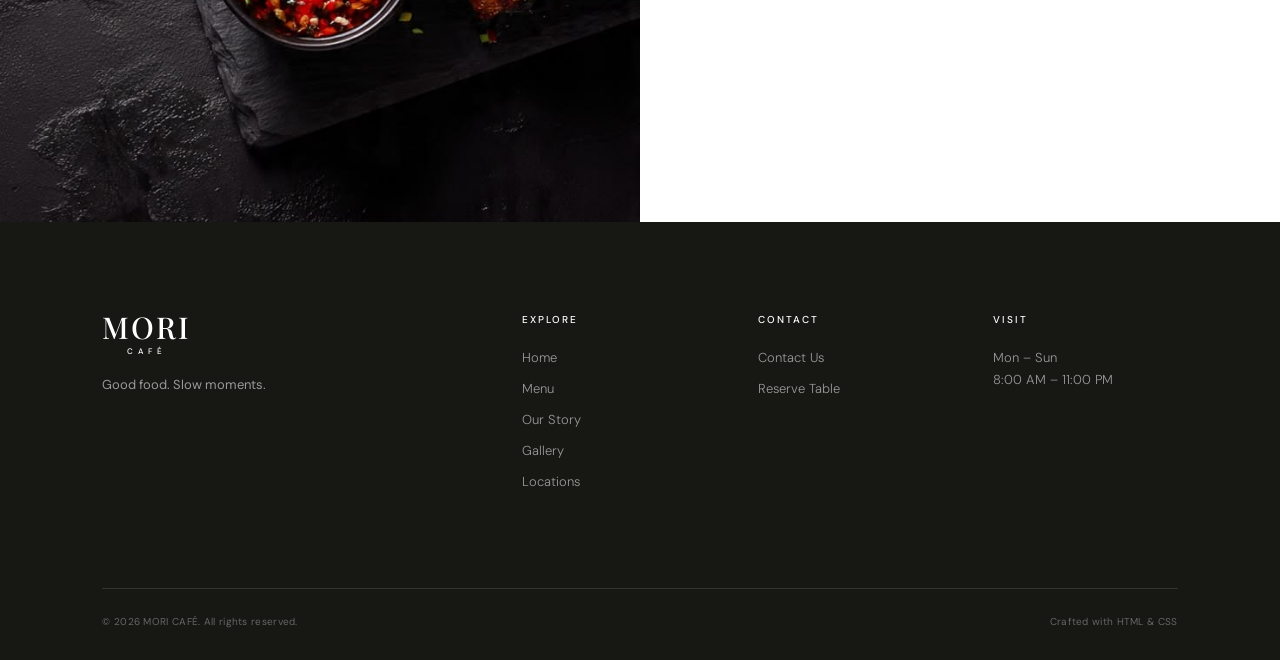
==== commit d984eaa4: "Add files via upload" ====
--- a/about.html
+++ b/about.html
@@ -53,7 +53,7 @@
 
     <section class="about-story">
       <div class="about-image">
-        <img src="cafe.jpeg" alt="MORI Cafe" />
+        <img src="Images/cafe.jpeg" alt="MORI Cafe" />
       </div>
 
       <div class="about-content">
@@ -135,7 +135,7 @@
 
     <section class="about-feature">
       <div class="about-feature-image">
-        <img src="food.jpeg" alt="Food at MORI Cafe" />
+        <img src="Images/food.jpeg" alt="Food at MORI Cafe" />
       </div>
 
       <div class="about-feature-content">
--- a/style.css
+++ b/style.css
@@ -874,7 +874,7 @@
 
     color: var(--white);
 
-    background-image: url("../images/cafe.jpg");
+    background-image: url("Images/cafe.jpeg");
 
     background-size: cover;
 
@@ -1554,7 +1554,7 @@
 .about-hero {
     min-height: 70vh;
 
-    background-image: url("cafe.jpeg");
+    background-image: url("Images/cafe.jpeg");
     background-size: cover;
     background-position: center;
 
@@ -1882,7 +1882,7 @@
 .about-hero {
     min-height: 70vh;
 
-    background-image: url("cafe.jpeg");
+    background-image: url("Images/cafe.jpeg");
     background-size: cover;
     background-position: center;
 
@@ -2215,7 +2215,7 @@
 
     min-height: 65vh;
 
-    background-image: url("hero.jpeg");
+    background-image: url("Images/hero.jpeg");
 
     background-size: cover;
 
@@ -2487,7 +2487,7 @@
 
     min-height: 550px;
 
-    background-image: url("cafe.jpeg");
+    background-image: url("Images/cafe.jpeg");
 
     background-size: cover;
 
@@ -2628,7 +2628,7 @@
 
     min-height: 65vh;
 
-    background-image: url("hero.jpeg");
+    background-image: url("Images/hero.jpeg");
 
     background-size: cover;
 
@@ -2851,7 +2851,7 @@
 
     padding: 100px 7%;
 
-    background-image: url("cafe.jpeg");
+    background-image: url("Images/cafe.jpeg");
 
     background-size: cover;
 
@@ -2989,4 +2989,287 @@
 
     }
 
+}
+
+
+
+
+
+
+/* =====================================================
+   MORI MENU PAGE
+===================================================== */
+
+.menu-page-hero {
+    min-height: 62vh;
+    position: relative;
+    background-image: url("Images/hero.jpeg");
+    background-size: cover;
+    background-position: center;
+    display: flex;
+    align-items: center;
+    justify-content: center;
+    color: white;
+    text-align: center;
+}
+
+.menu-hero-overlay {
+    position: absolute;
+    inset: 0;
+    background: rgba(0, 0, 0, 0.52);
+}
+
+.menu-hero-content {
+    position: relative;
+    z-index: 2;
+}
+
+.menu-small-title {
+    font-size: 11px;
+    letter-spacing: 5px;
+    margin-bottom: 25px;
+}
+
+.menu-hero-content h1 {
+    font-family: var(--heading-font);
+    font-size: clamp(65px, 9vw, 115px);
+    font-weight: 400;
+    line-height: 1;
+}
+
+.menu-hero-content > p:last-child {
+    font-size: 10px;
+    letter-spacing: 5px;
+    margin-top: 25px;
+}
+
+.menu-hero-line {
+    width: 45px;
+    height: 1px;
+    background: white;
+    margin: 25px auto;
+}
+
+
+/* =====================================================
+   MENU
+===================================================== */
+
+.new-menu {
+    background: #f7f5f0;
+    padding: 90px 3.5%;
+}
+
+.menu-category-new {
+    margin-bottom: 105px;
+}
+
+.category-heading-new {
+    display: grid;
+    grid-template-columns: 30px 120px auto 1fr;
+    align-items: center;
+    gap: 10px;
+    margin-bottom: 25px;
+}
+
+.category-number {
+    font-size: 12px;
+    letter-spacing: 3px;
+}
+
+.category-line {
+    height: 1px;
+    background: #aaa;
+}
+
+.category-heading-new h2 {
+    font-family: var(--heading-font);
+    font-size: 44px;
+    font-weight: 400;
+    white-space: nowrap;
+}
+
+.category-heading-new span {
+    justify-self: end;
+    font-size: 9px;
+    letter-spacing: 4px;
+    color: #777;
+}
+
+
+/* =====================================================
+   FOOD GRID
+===================================================== */
+
+.food-grid {
+    display: grid;
+    grid-template-columns: repeat(6, 1fr);
+    gap: 12px;
+}
+
+.food-card {
+    background: #faf9f5;
+    border: 1px solid #e3e0d9;
+    overflow: hidden;
+    transition: transform 0.3s ease,
+                box-shadow 0.3s ease;
+}
+
+.food-card:hover {
+    transform: translateY(-5px);
+    box-shadow: 0 15px 35px rgba(0,0,0,0.08);
+}
+
+.food-image {
+    width: 100%;
+    height: 190px;
+    overflow: hidden;
+}
+
+.food-image img {
+    width: 100%;
+    height: 100%;
+    display: block;
+    object-fit: cover;
+    transition: transform 0.5s ease;
+}
+
+.food-card:hover .food-image img {
+    transform: scale(1.06);
+}
+
+.food-info {
+    padding: 13px 10px 16px;
+}
+
+.food-title {
+    display: flex;
+    justify-content: space-between;
+    align-items: flex-start;
+    gap: 8px;
+}
+
+.food-title h3 {
+    font-family: var(--heading-font);
+    font-size: 14px;
+    font-weight: 500;
+    line-height: 1.25;
+}
+
+.food-title strong {
+    font-size: 12px;
+    font-weight: 600;
+    white-space: nowrap;
+}
+
+.food-info p {
+    color: #666;
+    font-size: 10px;
+    line-height: 1.5;
+    margin-top: 9px;
+}
+
+
+/* =====================================================
+   NAVBAR ON MENU
+===================================================== */
+
+.menu-navbar {
+    position: absolute !important;
+    top: 0;
+    left: 0;
+    width: 100%;
+    z-index: 10;
+}
+
+.menu-navbar .active {
+    opacity: 0.55;
+}
+
+
+/* =====================================================
+   RESPONSIVE
+===================================================== */
+
+@media (max-width: 1200px) {
+
+    .food-grid {
+        grid-template-columns: repeat(3, 1fr);
+        gap: 18px;
+    }
+
+    .food-image {
+        height: 230px;
+    }
+
+}
+
+
+@media (max-width: 800px) {
+
+    .new-menu {
+        padding: 70px 5%;
+    }
+
+    .category-heading-new {
+        grid-template-columns: 30px 60px auto;
+        gap: 8px;
+    }
+
+    .category-heading-new h2 {
+        font-size: 36px;
+    }
+
+    .category-heading-new span {
+        display: none;
+    }
+
+    .food-grid {
+        grid-template-columns: repeat(2, 1fr);
+        gap: 15px;
+    }
+
+    .food-image {
+        height: 210px;
+    }
+
+}
+
+
+@media (max-width: 500px) {
+
+    .menu-page-hero {
+        min-height: 55vh;
+    }
+
+    .new-menu {
+        padding: 55px 5%;
+    }
+
+    .menu-category-new {
+        margin-bottom: 75px;
+    }
+
+    .category-heading-new {
+        display: flex;
+        align-items: center;
+        flex-wrap: wrap;
+    }
+
+    .category-line {
+        width: 45px;
+    }
+
+    .category-heading-new h2 {
+        font-size: 30px;
+    }
+
+    .food-grid {
+        grid-template-columns: 1fr;
+    }
+
+    .food-image {
+        height: 250px;
+    }
+
 }
